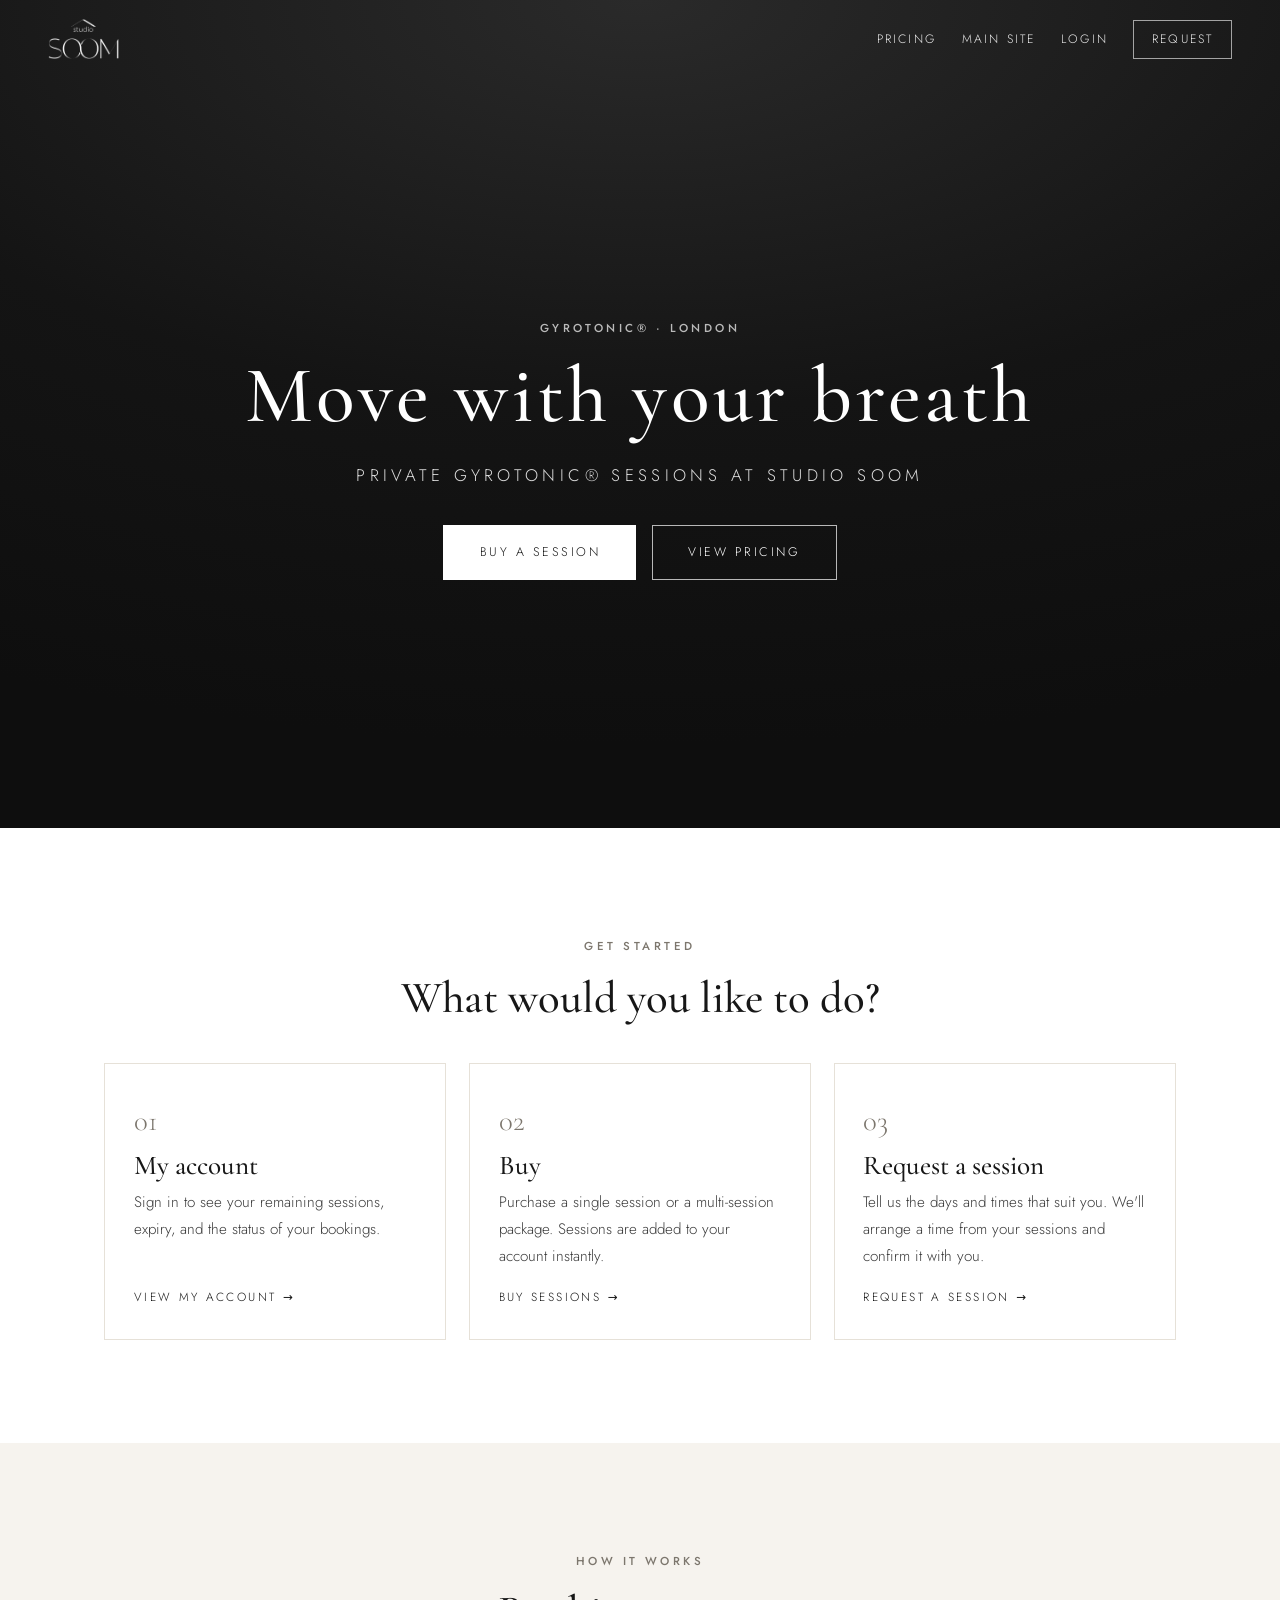
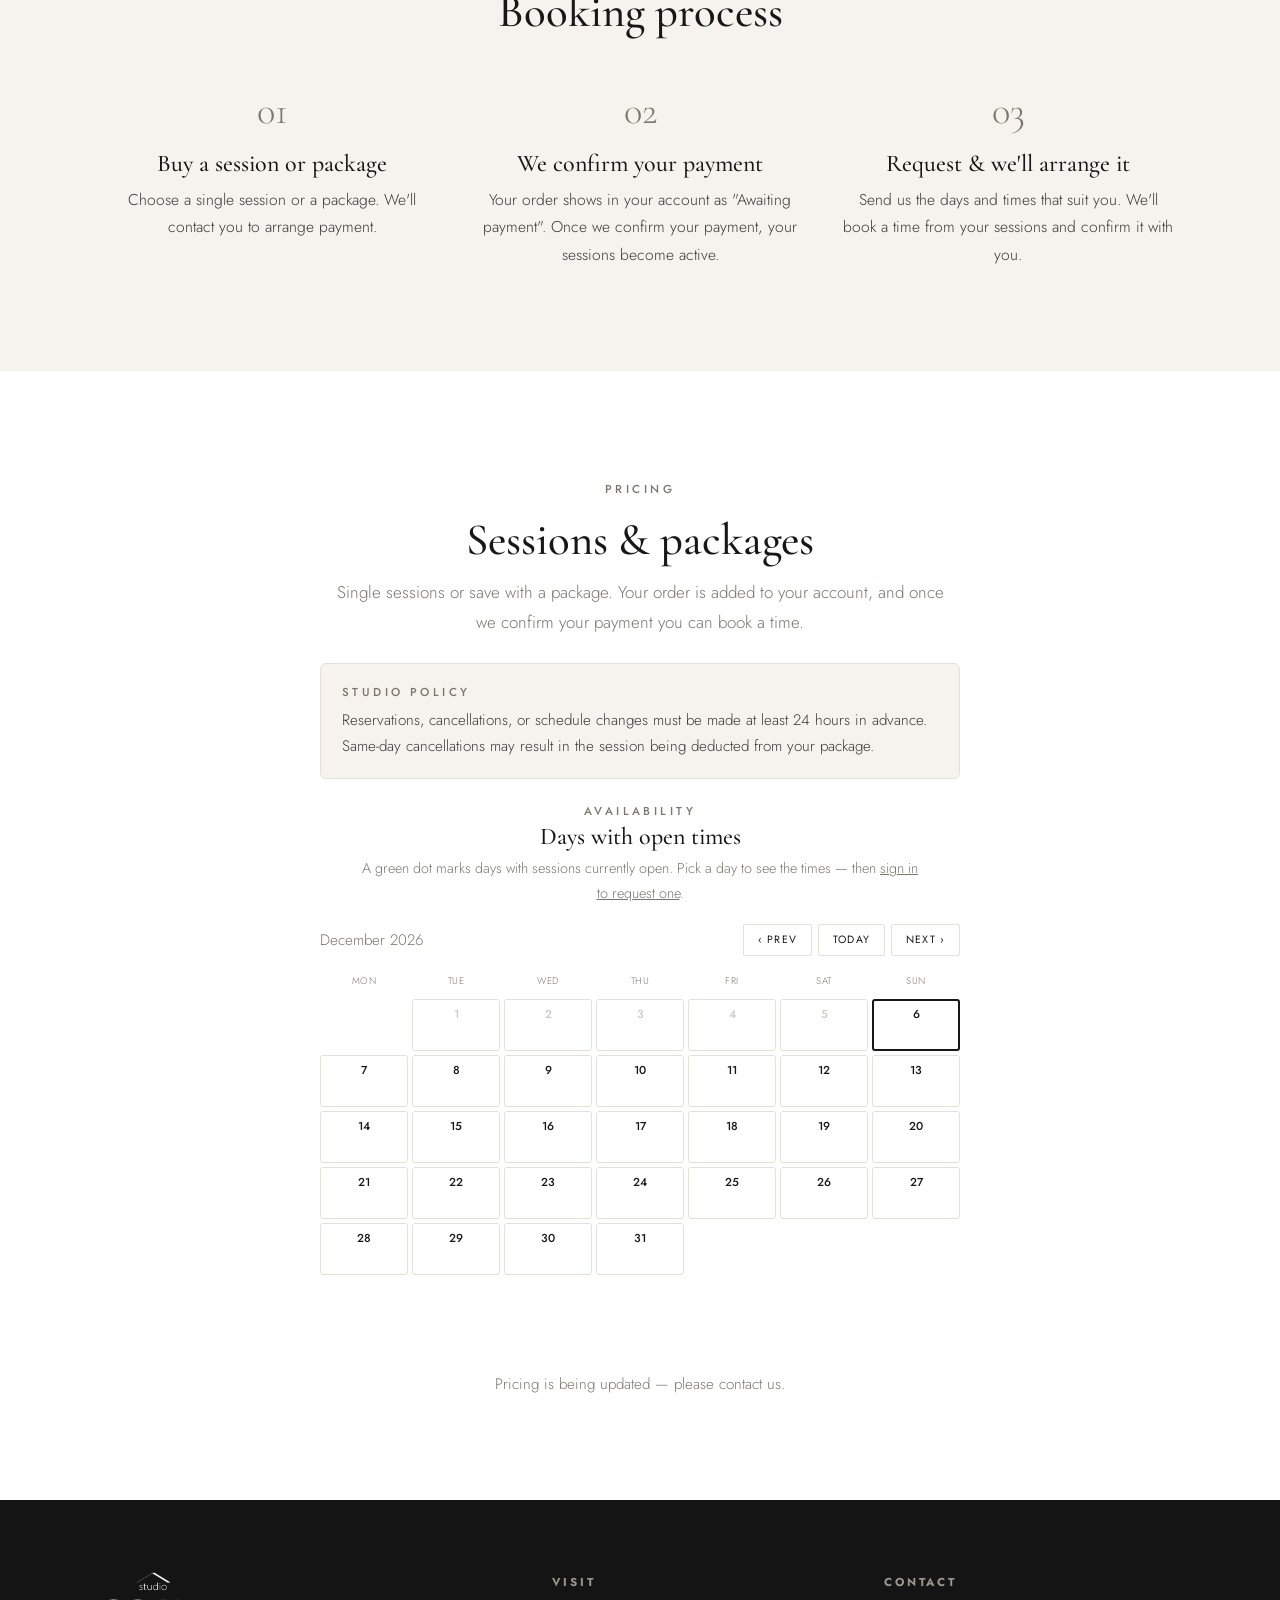
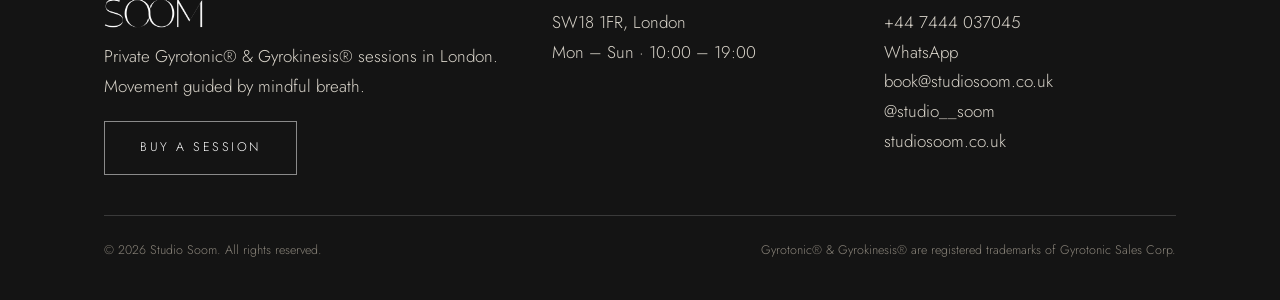
==== index.html @ 2591bad2 "feat: 首頁新增免登入公開空堂月曆 - 首頁 Studio Policy 下方新增公開空堂月曆,訪客不必登入即可查看 - 綠點標示當月仍有開放時段的日期,點選某天列出該日開放時段 - 選定日期後提" ====
<!DOCTYPE html>
<html lang="en">
<head>
<meta charset="UTF-8" />
<meta name="viewport" content="width=device-width, initial-scale=1.0" />
<title>Studio Soom — Gyrotonic® Sessions in London</title>
<meta name="description" content="Studio Soom — private Gyrotonic® sessions in London. Buy a single session or a package, then book your time. Track your remaining sessions in your account." />
<link rel="preconnect" href="https://fonts.googleapis.com" />
<link rel="preconnect" href="https://fonts.gstatic.com" crossorigin />
<link href="https://fonts.googleapis.com/css2?family=Cormorant+Garamond:wght@400;500;600&family=Jost:wght@300;400;500&display=swap" rel="stylesheet" />
<style>
  :root{
    --ink:#171717; --ink-soft:#3a3a3a; --muted:#7c766d; --bg:#ffffff; --bg-warm:#f6f3ee;
    --bg-dark:#141414; --line:#e6e1d8; --font-display:'Cormorant Garamond',Georgia,serif;
    --font-ui:'Jost',system-ui,sans-serif; --ease:cubic-bezier(.22,.61,.36,1);
  }
  *{box-sizing:border-box;margin:0;padding:0;}
  html{scroll-behavior:smooth;}
  body{font-family:var(--font-ui);font-weight:300;color:var(--ink);background:var(--bg);line-height:1.75;font-size:17px;}
  a{color:inherit;text-decoration:none;}
  h1,h2,h3{font-family:var(--font-display);font-weight:500;line-height:1.12;}
  .wrap{max-width:1120px;margin:0 auto;padding:0 1.5rem;}
  .eyebrow{font-size:.72rem;font-weight:500;letter-spacing:.3em;text-transform:uppercase;color:var(--muted);display:inline-block;margin-bottom:1rem;}
  .section{padding:clamp(3.5rem,8vw,6.5rem) 0;}
  .section--warm{background:var(--bg-warm);}
  .center{text-align:center;}
  .nav{position:fixed;top:0;left:0;right:0;z-index:100;display:flex;align-items:center;justify-content:space-between;padding:1.2rem clamp(1.5rem,4vw,3rem);transition:background .4s var(--ease),box-shadow .4s var(--ease);}
  .nav__logo{font-family:var(--font-display);font-size:1.5rem;font-weight:600;letter-spacing:.04em;color:#fff;transition:color .4s;}
  .nav__links{display:flex;gap:1.6rem;align-items:center;}
  .nav__links a{font-size:.76rem;letter-spacing:.18em;text-transform:uppercase;color:rgba(255,255,255,.9);}
  .nav__links a.book{border:1px solid rgba(255,255,255,.6);padding:.5rem 1.1rem;}
  .nav--scrolled{background:rgba(255,255,255,.95);backdrop-filter:blur(10px);box-shadow:0 1px 0 var(--line);}
  .nav--scrolled .nav__logo{color:var(--ink);} .nav--scrolled .nav__links a{color:var(--ink);} .nav--scrolled .nav__links a.book{border-color:var(--ink);}
  .nav__logo{display:flex;align-items:center;} .nav__logo img{height:40px;display:block;width:auto;}
  .nav__logo .logo-dk{display:none;}
  .nav--scrolled .nav__logo .logo-lt{display:none;} .nav--scrolled .nav__logo .logo-dk{display:block;}
  .hero{position:relative;min-height:92vh;display:flex;align-items:center;justify-content:center;text-align:center;color:#fff;background:radial-gradient(120% 90% at 50% 0%,#2a2a2a 0%,#141414 55%,#0e0e0e 100%);overflow:hidden;}
  /* 想放形象照:打開下行、換成你的圖片網址
  .hero{background:linear-gradient(rgba(0,0,0,.45),rgba(0,0,0,.55)),url('YOUR_PHOTO_URL') center/cover;} */
  .hero__inner{position:relative;z-index:2;max-width:880px;padding:6rem 1.5rem 2rem;}
  .hero__title{font-size:clamp(2.6rem,6.4vw,5rem);letter-spacing:.04em;line-height:1.05;}
  .hero__sub{font-family:var(--font-ui);font-weight:300;font-size:clamp(.85rem,1.6vw,1.05rem);letter-spacing:.26em;text-transform:uppercase;margin-top:1.4rem;color:rgba(255,255,255,.85);}
  .hero__cta{margin-top:2.2rem;display:flex;gap:1rem;justify-content:center;flex-wrap:wrap;}
  .btn{display:inline-block;font-family:var(--font-ui);font-size:.78rem;letter-spacing:.2em;text-transform:uppercase;padding:.95rem 2.2rem;border:1px solid currentColor;background:transparent;color:inherit;cursor:pointer;transition:.3s var(--ease);}
  .btn:hover{transform:translateY(-2px);}
  .hero .btn{color:#fff;border-color:rgba(255,255,255,.7);} .hero .btn--solid{background:#fff;color:var(--ink);border-color:#fff;}
  .btn--solid{background:var(--ink);color:#fff;border-color:var(--ink);} .btn--solid:hover{background:transparent;color:var(--ink);}
  .actions{display:grid;grid-template-columns:repeat(3,1fr);gap:1.4rem;margin-top:2.5rem;}
  .action{display:flex;flex-direction:column;align-items:flex-start;text-align:left;border:1px solid var(--line);background:#fff;padding:2rem 1.8rem;transition:transform .4s var(--ease),box-shadow .4s var(--ease);cursor:pointer;}
  .action:hover{transform:translateY(-4px);box-shadow:0 18px 40px -28px rgba(0,0,0,.4);}
  .action__n{font-family:var(--font-display);font-size:1.8rem;color:var(--muted);}
  .action h3{font-size:1.7rem;margin:.3rem 0 .5rem;} .action p{color:var(--ink-soft);font-size:.95rem;flex:1;}
  .action .go{margin-top:1.1rem;font-size:.74rem;letter-spacing:.2em;text-transform:uppercase;color:var(--ink);} .action .go::after{content:" →";}
  .steps{display:grid;grid-template-columns:repeat(3,1fr);gap:2rem;margin-top:2.5rem;}
  .step__n{font-family:var(--font-display);font-size:2.4rem;color:var(--muted);}
  .step h3{font-size:1.5rem;margin:.4rem 0 .5rem;} .step p{color:var(--ink-soft);font-size:.98rem;}
  .cards{display:grid;grid-template-columns:repeat(auto-fit,minmax(250px,1fr));gap:1.4rem;margin-top:2.5rem;}
  .card{border:1px solid var(--line);padding:2rem 1.8rem;background:var(--bg);display:flex;flex-direction:column;transition:transform .4s var(--ease),box-shadow .4s var(--ease);}
  .section--warm .card{background:#fff;}
  .card:hover{transform:translateY(-4px);box-shadow:0 18px 40px -28px rgba(0,0,0,.4);}
  .card h3{font-size:1.7rem;margin-bottom:.3rem;} .card .meta{font-size:.8rem;letter-spacing:.06em;text-transform:uppercase;color:var(--muted);}
  .card .price{font-family:var(--font-display);font-size:2.4rem;margin:.6rem 0;} .card .price small{font-family:var(--font-ui);font-size:.78rem;letter-spacing:.08em;color:var(--muted);text-transform:uppercase;}
  .card .desc{color:var(--ink-soft);font-size:.95rem;flex:1;} .card .btn{margin-top:1.4rem;text-align:center;}
  .muted{color:var(--muted);} .loading{color:var(--muted);font-size:.95rem;}
  .footer{background:var(--bg-dark);color:#d9d4ca;padding:clamp(3rem,6vw,4.5rem) 0 2.4rem;}
  .footer__grid{display:grid;grid-template-columns:1.4fr 1fr 1fr;gap:2.5rem;}
  .footer__logo{font-family:var(--font-display);font-size:1.8rem;color:#fff;margin-bottom:.7rem;}
  .footer h4{font-family:var(--font-ui);font-size:.72rem;letter-spacing:.24em;text-transform:uppercase;color:#9a948a;margin-bottom:1rem;}
  .footer a{color:#d9d4ca;} .footer a:hover{color:#fff;}
  .footer__bottom{margin-top:2.5rem;padding-top:1.5rem;border-top:1px solid rgba(255,255,255,.16);font-size:.78rem;color:#8a847a;display:flex;justify-content:space-between;flex-wrap:wrap;gap:.6rem;}
  @media(max-width:820px){ .nav__links a:not(.book):not(.login-lnk){display:none;} .actions,.steps,.footer__grid{grid-template-columns:1fr;gap:1.3rem;} }
  /* 公開空堂日曆(首頁) */
  .avail-wrap{max-width:640px;margin:1.4rem auto 0;}
  .cal-nav-row{display:flex;align-items:center;justify-content:space-between;margin:.2rem 0 .8rem;flex-wrap:wrap;gap:.5rem;}
  .cal-btn{font-family:var(--font-ui);font-size:.66rem;letter-spacing:.12em;text-transform:uppercase;padding:.45rem .85rem;border:1px solid var(--line);background:#fff;cursor:pointer;color:var(--ink);border-radius:2px;}
  .cal-btn:hover{border-color:var(--ink);}
  .cal{display:grid;grid-template-columns:repeat(7,1fr);gap:4px;}
  .cal .dow{font-size:.6rem;letter-spacing:.06em;text-transform:uppercase;color:var(--muted);text-align:center;padding:.3rem 0;}
  .cell{min-height:52px;border:1px solid var(--line);background:#fff;border-radius:3px;padding:.3rem;font-size:.72rem;cursor:pointer;transition:background .2s;display:flex;flex-direction:column;align-items:center;gap:.25rem;}
  .cell:hover{background:var(--bg-warm);}
  .cell.empty{background:transparent;border-color:transparent;cursor:default;}
  .cell.today{outline:2px solid var(--ink);outline-offset:-2px;}
  .cell.sel{background:var(--ink);color:#fff;}
  .cell.none{color:#cfc9bf;cursor:default;} .cell.none:hover{background:#fff;}
  .cell .dnum{font-weight:500;}
  .cdot{width:6px;height:6px;border-radius:50%;background:#2f6b46;} .cell.sel .cdot{background:#fff;}
  .avail-chip{font-size:.74rem;padding:.32rem .75rem;border:1px solid var(--line);border-radius:100px;background:var(--bg-warm);color:var(--ink-soft);}
</style>
</head>
<body>

<nav class="nav" id="nav">
  <a href="./index.html" class="nav__logo" aria-label="Studio Soom"><img class="logo-lt" src="./assets/soom-logo.png" alt="Studio Soom" /><img class="logo-dk" src="./assets/soom-logo-dark.png" alt="Studio Soom" /></a>
  <div class="nav__links">
    <a href="#products">Pricing</a>
    <a href="https://studiosoom.co.uk/">Main site</a>
    <a href="./booking/index.html" class="login-lnk">Login</a>
    <a href="./booking/index.html#whatson" class="book">Request</a>
  </div>
</nav>

<header class="hero">
  <div class="hero__inner">
    <div class="eyebrow" style="color:rgba(255,255,255,.7)">Gyrotonic® · London</div>
    <h1 class="hero__title">Move with your breath</h1>
    <p class="hero__sub">Private Gyrotonic® sessions at Studio Soom</p>
    <div class="hero__cta">
      <a href="./booking/index.html#buy" class="btn btn--solid">Buy a session</a>
      <a href="#products" class="btn">View pricing</a>
    </div>
  </div>
</header>

<div id="announce" class="wrap"></div>

<!-- 功能按鈕 -->
<section class="section">
  <div class="wrap center">
    <span class="eyebrow">Get started</span>
    <h2 style="font-size:clamp(1.9rem,4vw,2.8rem)">What would you like to do?</h2>
    <div class="actions">
      <div class="action" onclick="location.href='./booking/index.html'">
        <div class="action__n">01</div><h3>My account</h3>
        <p>Sign in to see your remaining sessions, expiry, and the status of your bookings.</p>
        <span class="go">View my account</span>
      </div>
      <div class="action" onclick="location.href='./booking/index.html#buy'">
        <div class="action__n">02</div><h3>Buy</h3>
        <p>Purchase a single session or a multi-session package. Sessions are added to your account instantly.</p>
        <span class="go">Buy sessions</span>
      </div>
      <div class="action" onclick="location.href='./booking/index.html#whatson'">
        <div class="action__n">03</div><h3>Request a session</h3>
        <p>Tell us the days and times that suit you. We'll arrange a time from your sessions and confirm it with you.</p>
        <span class="go">Request a session</span>
      </div>
    </div>
  </div>
</section>

<!-- 流程說明 -->
<section class="section section--warm center">
  <div class="wrap">
    <span class="eyebrow">How it works</span>
    <h2 style="font-size:clamp(1.9rem,4vw,2.8rem)">Booking process</h2>
    <div class="steps">
      <div class="step"><div class="step__n">01</div><h3>Buy a session or package</h3><p>Choose a single session or a package. We'll contact you to arrange payment.</p></div>
      <div class="step"><div class="step__n">02</div><h3>We confirm your payment</h3><p>Your order shows in your account as "Awaiting payment". Once we confirm your payment, your sessions become active.</p></div>
      <div class="step"><div class="step__n">03</div><h3>Request &amp; we'll arrange it</h3><p>Send us the days and times that suit you. We'll book a time from your sessions and confirm it with you.</p></div>
    </div>
  </div>
</section>

<!-- 產品(單堂 + 套餐) -->
<section class="section" id="products">
  <div class="wrap">
    <div class="center"><span class="eyebrow">Pricing</span>
    <h2 style="font-size:clamp(1.9rem,4vw,2.8rem)">Sessions &amp; packages</h2>
    <p class="muted" style="max-width:620px;margin:.8rem auto 0">Single sessions or save with a package. Your order is added to your account, and once we confirm your payment you can book a time.</p></div>
    <div style="max-width:640px;margin:1.6rem auto 0;padding:1.1rem 1.3rem;background:var(--bg-warm);border:1px solid var(--line);border-radius:6px;">
      <div class="eyebrow" style="margin-bottom:.4rem;display:block;">Studio Policy</div>
      <p style="font-size:.95rem;color:var(--ink-soft);line-height:1.7;margin:0;">Reservations, cancellations, or schedule changes must be made at least 24 hours in advance. Same-day cancellations may result in the session being deducted from your package.</p>
    </div>
    <!-- 公開空堂日曆(所有課程)-->
    <div class="avail-wrap">
      <div class="center" style="margin-bottom:.2rem;"><span class="eyebrow" style="display:block;margin-bottom:.2rem;">Availability</span>
      <h3 style="font-size:1.5rem;">Days with open times</h3>
      <p class="muted" style="font-size:.9rem;max-width:560px;margin:.3rem auto 1.1rem;">A green dot marks days with sessions currently open. Pick a day to see the times — then <a href="./booking/index.html#whatson" style="text-decoration:underline;">sign in to request one</a>.</p></div>
      <div class="cal-nav-row">
        <span id="la-title" class="muted" style="font-size:.95rem;"></span>
        <div style="display:flex;gap:.4rem;"><button class="cal-btn" onclick="laMove(-1)">‹ Prev</button><button class="cal-btn" onclick="laToday()">Today</button><button class="cal-btn" onclick="laMove(1)">Next ›</button></div>
      </div>
      <div class="cal" id="la-cal"></div>
      <div id="la-day" class="center" style="margin-top:1.1rem;"></div>
    </div>
    <div class="cards" id="products-list"><p class="loading center" style="grid-column:1/-1">Loading…</p></div>
  </div>
</section>

<footer class="footer">
  <div class="wrap">
    <div class="footer__grid">
      <div>
        <img src="./assets/soom-logo.png" alt="Studio Soom" style="height:56px;width:auto;display:block;margin-bottom:.9rem;" />
        <p>Private Gyrotonic® &amp; Gyrokinesis® sessions in London. Movement guided by mindful breath.</p>
        <a href="./booking/index.html#buy" class="btn" style="margin-top:1.2rem;color:#fff;border-color:rgba(255,255,255,.5)">Buy a session</a>
      </div>
      <div><h4>Visit</h4><p>SW18 1FR, London<br />Mon – Sun · 10:00 – 19:00</p></div>
      <div><h4>Contact</h4><p><a href="tel:+447444037045">+44 7444 037045</a><br /><a href="https://wa.me/447444037045">WhatsApp</a><br /><a href="mailto:book@studiosoom.co.uk">book@studiosoom.co.uk</a><br /><a href="https://www.instagram.com/studio__soom">@studio__soom</a><br /><a href="https://studiosoom.co.uk/">studiosoom.co.uk</a></p></div>
    </div>
    <div class="footer__bottom">
      <span>© <span id="year"></span> Studio Soom. All rights reserved.</span>
      <span>Gyrotonic® &amp; Gyrokinesis® are registered trademarks of Gyrotonic Sales Corp.</span>
    </div>
  </div>
</footer>

<script>
const API_URL = "https://script.google.com/macros/s/AKfycbwchwnEWj_TBMrx6Qj1HxilpTz5YZy1_pyqqrL7Fh3XdydX5H0wlsDpVhjpJkSf7rS6/exec";
const CURRENCY = "£";
document.getElementById('year').textContent = new Date().getFullYear();
var nav = document.getElementById('nav');
function onScroll(){ if(window.scrollY>40) nav.classList.add('nav--scrolled'); else nav.classList.remove('nav--scrolled'); }
window.addEventListener('scroll', onScroll, {passive:true}); onScroll();
async function api(p){ const r=await fetch(API_URL,{method:"POST",headers:{"Content-Type":"text/plain;charset=utf-8"},body:JSON.stringify(p)}); return JSON.parse(await r.text()); }
function esc(s){ return String(s==null?"":s).replace(/[&<>"']/g,function(c){return {"&":"&amp;","<":"&lt;",">":"&gt;",'"':"&quot;","'":"&#39;"}[c];}); }
function catOf(x){ return x.category==="group"?"group":(x.category==="mixed"?"mixed":"individual"); }
// 三段分類:method(方法)→ category(格式)→ delivery(模式,徽章);缺欄位時名稱偵測 fallback
function methodOf(x){
  if(x.method==="gyrotonic"||x.method==="gyrokinesis"||x.method==="cross") return x.method;
  var n=String(x.name||"").toLowerCase();
  if(n.indexOf("gyrokinesis")!==-1) return "gyrokinesis";
  if(n.indexOf("gyrotonic")!==-1) return "gyrotonic";
  return "other";
}
function isOnline(x){ return x.delivery==="online"||x.has_online===true||/online/i.test(String(x.name||"")); }
// 類別標籤(Private 1:1 / Group / Private + Group)
var CAT_LABEL={individual:"Private 1:1",group:"Group",mixed:"Private + Group"};
function catTag(cat){
  var st=cat==="mixed"?"background:var(--warn);color:#fff;":cat==="group"?"background:var(--ink);color:#fff;":"background:var(--bg-warm);color:var(--ink-soft);border:1px solid var(--line);";
  return '<span style="font-size:.6rem;font-weight:500;letter-spacing:.12em;text-transform:uppercase;padding:3px 10px;border-radius:100px;white-space:nowrap;'+st+'">'+(CAT_LABEL[cat]||"")+'</span>';
}
function onlineTag(){ return '<span style="font-size:.6rem;font-weight:500;letter-spacing:.12em;text-transform:uppercase;padding:3px 10px;border-radius:100px;white-space:nowrap;background:var(--warn-bg);color:var(--warn);border:1px solid var(--warn);">Online</span>'; }
function fmtMoney(v){ v=Number(v)||0; return (v%1===0)?String(v):v.toFixed(2); }
// 數量階梯排序:單堂在前,套餐依堂數遞增
function ladder(a){ return a.slice().sort(function(x,y){ return ((x.kind==="single"?0:1)-(y.kind==="single"?0:1))||((Number(x.total_sessions)||1)-(Number(y.total_sessions)||1))||(Number(x.price)-Number(y.price)); }); }
function homeCard(item){
  var isPkg=item.kind==="package";
  var accent=item.cat==="group"?"var(--muted)":item.cat==="mixed"?"var(--warn)":"var(--ink)";
  var body=isPkg?((item.items||[]).map(function(it){return it.qty+" × "+esc(it.course_name);}).join(", ")):esc(item.description||"");
  // 套餐照參考站樣式:總價 + (每堂均價)
  var price;
  if(isPkg){
    var per=(Number(item.total_sessions)>1&&Number(item.price)>0)?(Number(item.price)/Number(item.total_sessions)):0;
    price=CURRENCY+fmtMoney(item.price)+(per?('<small> ('+CURRENCY+fmtMoney(per)+' / session)</small>'):'');
  } else {
    price=CURRENCY+fmtMoney(item.price)+'<small> / session</small>';
  }
  var metaBits=[];
  if(isPkg&&item.total_sessions) metaBits.push(esc(item.total_sessions)+' sessions');
  if(isPkg&&item.valid_label) metaBits.push(esc(item.valid_label));
  var vlabel=metaBits.length?('<div class="meta">'+metaBits.join(' · ')+'</div>'):"";
  var tags='<div style="display:flex;gap:4px;flex-wrap:wrap;margin-bottom:.5rem;">'+catTag(item.cat)+(isOnline(item)?onlineTag():"")+'</div>';
  return '<div class="card" style="border-top:3px solid '+accent+'">'+tags+'<h3>'+esc(item.name)+'</h3>'+vlabel+
    '<div class="price">'+price+'</div>'+
    '<div class="desc">'+body+'</div>'+
    '<a href="./booking/index.html#buy" class="btn btn--solid">Buy</a></div>';
}
// 子分類列(分隔線 + 小標):無項目時不渲染;label 留空只出卡片
function homeSub(label,items){
  if(!items.length) return "";
  var head=label?('<div style="grid-column:1/-1;display:flex;align-items:center;gap:.7rem;margin:.2rem 0 -.6rem;"><span style="font-size:.68rem;letter-spacing:.22em;text-transform:uppercase;color:var(--muted);white-space:nowrap;">'+label+'</span><span style="flex:1;height:1px;background:var(--line);"></span></div>'):"";
  return head+ladder(items).map(homeCard).join('');
}
// 大分類(Single Sessions / Packages),內含子分類
function homeSection(title,sub,band,tColor,sColor,subs){
  var inner=subs.map(function(s){return homeSub(s[0],s[1]);}).join('');
  if(!inner) return "";
  return '<div style="grid-column:1/-1;'+band+'border-radius:6px;padding:.8rem 1.1rem;margin:1.4rem 0 .2rem;"><div style="font-family:\'Cormorant Garamond\',Georgia,serif;font-size:1.6rem;line-height:1.1;color:'+tColor+'">'+title+'</div><div style="font-size:.8rem;color:'+sColor+'">'+sub+'</div></div>'+inner;
}
async function loadProducts(){
  const el=document.getElementById("products-list");
  try{
    const cs=await api({action:"getServices"}); const singles=(cs&&cs.services)||[];
    const d=await api({action:"getPackageProducts"}); const list=(d&&d.products)||[];
    const sList=singles.map(function(s){return {kind:"single",cat:catOf(s),mth:methodOf(s),id:s.id,name:s.name,price:s.price,description:s.description,delivery:s.delivery};});
    const pList=list.map(function(p){return {kind:"package",cat:catOf(p),mth:methodOf(p),id:p.id,name:p.name,price:p.price,valid_label:p.valid_label,total_sessions:p.total_sessions,items:p.items,description:p.description,has_online:p.has_online};});
    const all=sList.concat(pList);
    // 第一層:方法;第二層:格式;模式用徽章;跨方法/跨格式套餐 → Combination
    const isCombo=function(x){return x.cat==="mixed"||x.mth==="cross";};
    const main=all.filter(function(x){return !isCombo(x);}), combo=all.filter(isCombo);
    const BANDS=[
      ["gyrotonic","Gyrotonic®","Equipment-based movement — private in-studio sessions","background:var(--ink);color:#fff;","#fff","#b9b2a6"],
      ["gyrokinesis","Gyrokinesis®","Mat-based movement — private, group and online classes","background:var(--bg-warm);border:1px solid var(--line);","var(--ink)","var(--muted)"],
      ["other","Other sessions","","background:var(--bg-warm);border:1px solid var(--line);","var(--ink)","var(--muted)"]
    ];
    let html="";
    BANDS.forEach(function(b){
      const items=main.filter(function(x){return x.mth===b[0];}); if(!items.length) return;
      html+=homeSection(b[1],b[2],b[3],b[4],b[5],
        [["Private 1:1",items.filter(function(x){return x.cat==="individual";})],["Group classes",items.filter(function(x){return x.cat==="group";})]]);
    });
    if(combo.length) html+=homeSection("Combination packages","One package, several class types — book any of its sessions","background:var(--warn-bg);border:1px solid var(--warn);","var(--warn)","var(--warn)",
      [["",combo]]);
    el.innerHTML = html || '<p class="loading center" style="grid-column:1/-1">Pricing is being updated — please contact us.</p>';
  }catch(e){ el.innerHTML='<p class="loading center" style="grid-column:1/-1">Pricing is being updated — please contact us.</p>'; }
}
loadProducts();
// 公告(管理員輸入的休假 / 活動)→ 顧客頁顯示
async function loadAnnouncements(){
  try{
    const d=await api({action:"getAnnouncements"}); const list=(d&&d.announcements)||[];
    const el=document.getElementById("announce"); if(!el) return;
    if(!list.length){ el.innerHTML=""; return; }
    el.innerHTML='<div style="margin-top:1.6rem;display:flex;flex-direction:column;gap:.6rem;">'+list.map(function(a){
      var c=a.type==="holiday"?["#f3e3e0","#9a4a3c"]:a.type==="event"?["#e8efe9","#2f6b46"]:["#f6efe0","#8a6d1f"];
      return '<div style="background:'+c[0]+';color:'+c[1]+';border:1px solid '+c[1]+';border-radius:6px;padding:.75rem 1.1rem;font-size:.92rem;line-height:1.55;">'+(a.title?('<b>'+esc(a.title)+'</b> — '):'')+esc(a.message)+'</div>';
    }).join('')+'</div>';
  }catch(e){}
}
loadAnnouncements();

// ── 公開空堂日曆(所有課程;沿用公開 getMonthAvailability / getTimeSlots)──
var LA_MONTHS=["January","February","March","April","May","June","July","August","September","October","November","December"];
var LA_DOW=["Mon","Tue","Wed","Thu","Fri","Sat","Sun"];
var laY=null, laM=0, laAvail={}, laSel="";
function laPad(n){ return String(n).padStart(2,"0"); }
function laTodayStr(){ var d=new Date(); return d.getFullYear()+"-"+laPad(d.getMonth()+1)+"-"+laPad(d.getDate()); }
function laFmt(ds){ try{ return new Date(ds+"T00:00:00").toLocaleDateString("en-GB",{weekday:"long",day:"numeric",month:"long",year:"numeric"}); }catch(e){ return ds; } }
async function laLoad(){ if(laY==null){ var t=new Date(); laY=t.getFullYear(); laM=t.getMonth(); } await laLoadMonth(); }
async function laLoadMonth(){
  var last=new Date(laY,laM+1,0).getDate();
  var from=laY+"-"+laPad(laM+1)+"-01", to=laY+"-"+laPad(laM+1)+"-"+laPad(last);
  var cal=document.getElementById("la-cal"); if(cal) cal.innerHTML='<p class="muted" style="grid-column:1/-1">Loading…</p>';
  try{ var d=await api({action:"getMonthAvailability",from:from,to:to}); laAvail=(d&&d.days)||{}; }catch(e){ laAvail={}; }
  laRenderCal();
}
function laRenderCal(){
  var t=document.getElementById("la-title"); if(t) t.textContent=LA_MONTHS[laM]+" "+laY;
  var startOffset=(new Date(laY,laM,1).getDay()+6)%7, daysIn=new Date(laY,laM+1,0).getDate(), today=laTodayStr();
  var html=LA_DOW.map(function(d){return '<div class="dow">'+d+'</div>';}).join("");
  for(var i=0;i<42;i++){
    var dayNum=i-startOffset+1;
    if(dayNum<1||dayNum>daysIn){ html+='<div class="cell empty"></div>'; continue; }
    var ds=laY+"-"+laPad(laM+1)+"-"+laPad(dayNum), past=ds<today, open=laAvail[ds]||0;
    var cls=["cell"]; if(ds===today)cls.push("today"); if(ds===laSel)cls.push("sel"); if(past)cls.push("none");
    var dot=(!past&&open>0)?'<span class="cdot"></span>':'';
    var click=past?'':' onclick="laSelectDay(\''+ds+'\')"';
    html+='<div class="'+cls.join(" ")+'"'+click+'><span class="dnum">'+dayNum+'</span>'+dot+'</div>';
  }
  var c=document.getElementById("la-cal"); if(c) c.innerHTML=html;
}
function laMove(delta){ laM+=delta; if(laM<0){laM=11;laY--;} if(laM>11){laM=0;laY++;} laLoadMonth(); }
function laToday(){ var t=new Date(); laY=t.getFullYear(); laM=t.getMonth(); laLoadMonth(); }
async function laSelectDay(ds){
  laSel=ds; laRenderCal();
  var el=document.getElementById("la-day"); if(el) el.innerHTML='<p class="muted">Loading…</p>';
  var slots=[]; try{ var d=await api({action:"getTimeSlots",date:ds}); slots=(d&&d.slots)||[]; }catch(e){}
  if(!el) return;
  if(!slots.length){ el.innerHTML='<p class="muted" style="font-size:.9rem;">No open times on '+esc(laFmt(ds))+'. Try another day.</p>'; return; }
  el.innerHTML='<div class="muted" style="font-size:.85rem;margin-bottom:.5rem;">Open times on '+esc(laFmt(ds))+':</div><div style="display:flex;flex-wrap:wrap;gap:.4rem;justify-content:center;">'+slots.map(function(s){return '<span class="avail-chip">'+esc(s.time_slot)+'</span>';}).join("")+'</div><p style="margin-top:1.1rem;"><a href="./booking/index.html#whatson" class="btn btn--solid" style="font-size:.72rem;padding:.7rem 1.6rem;">Sign in to request a time</a></p>';
}
laLoad();
</script>
</body>
</html>
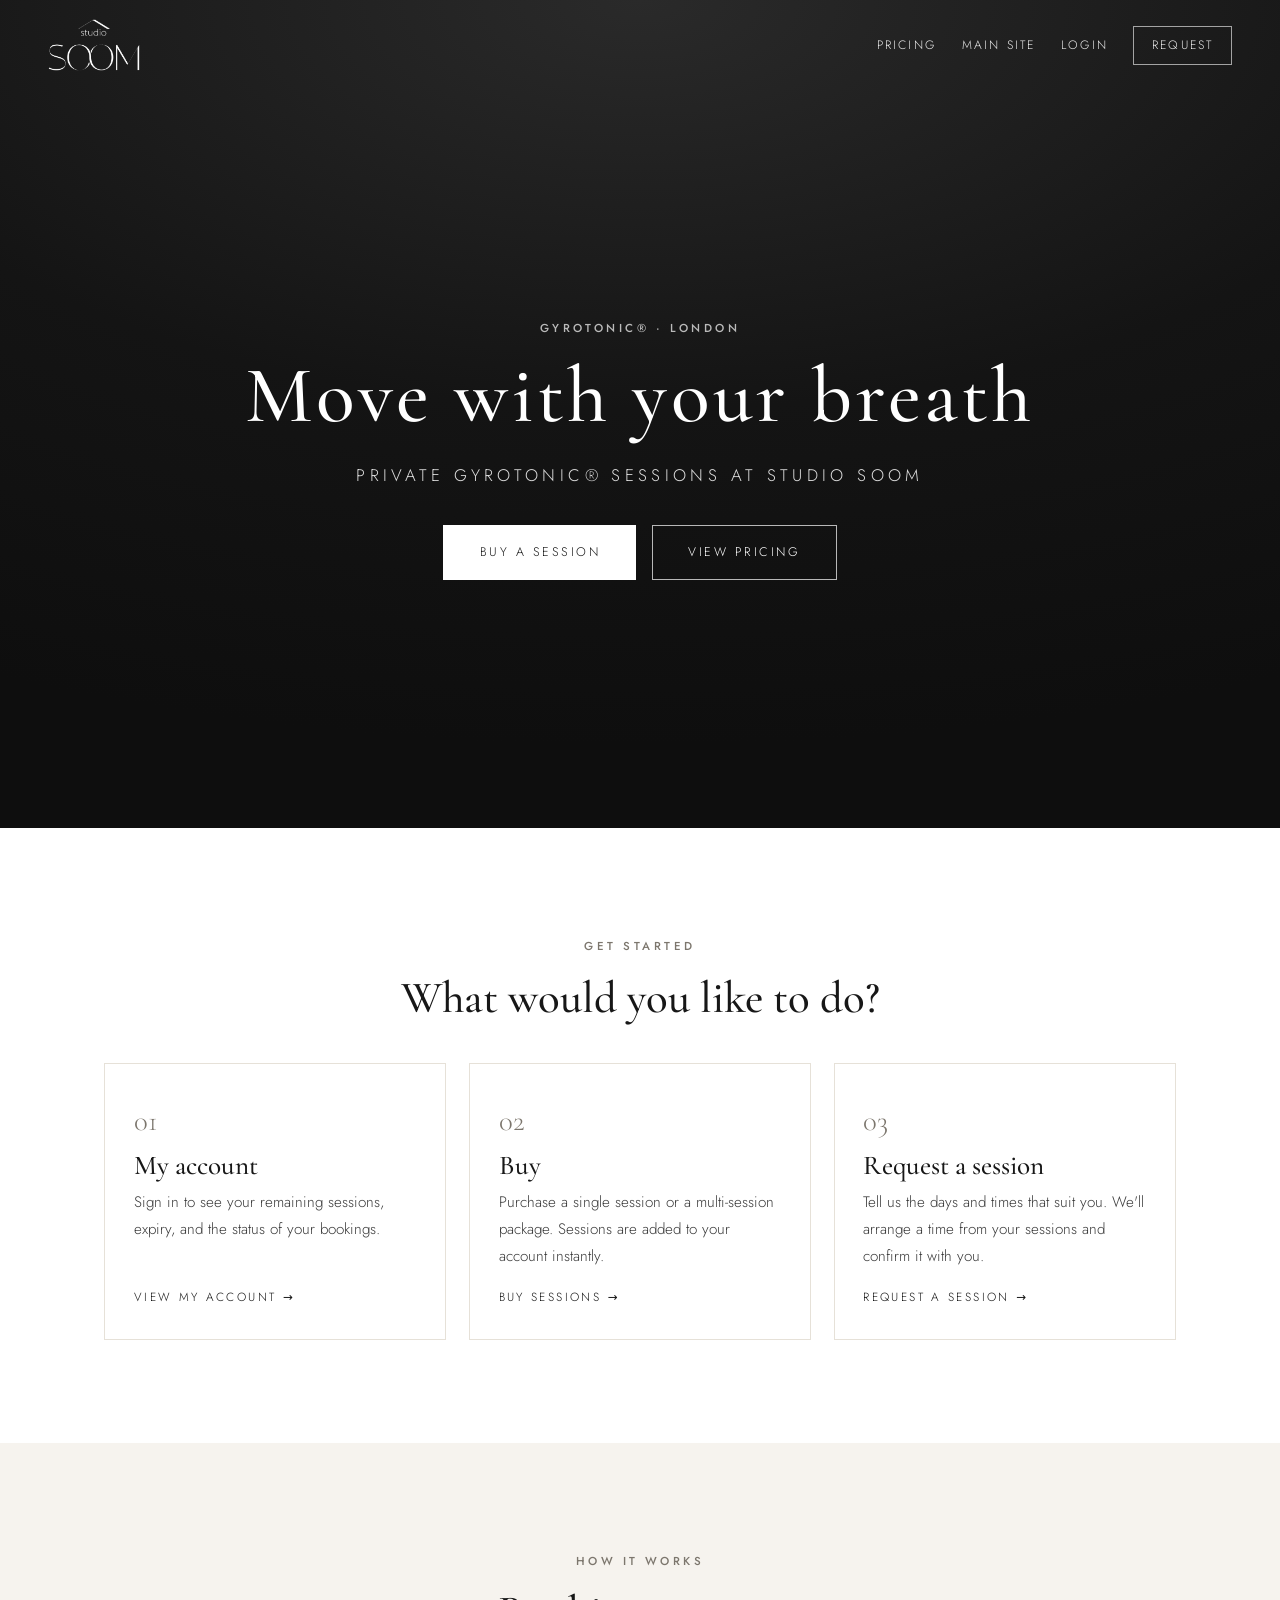
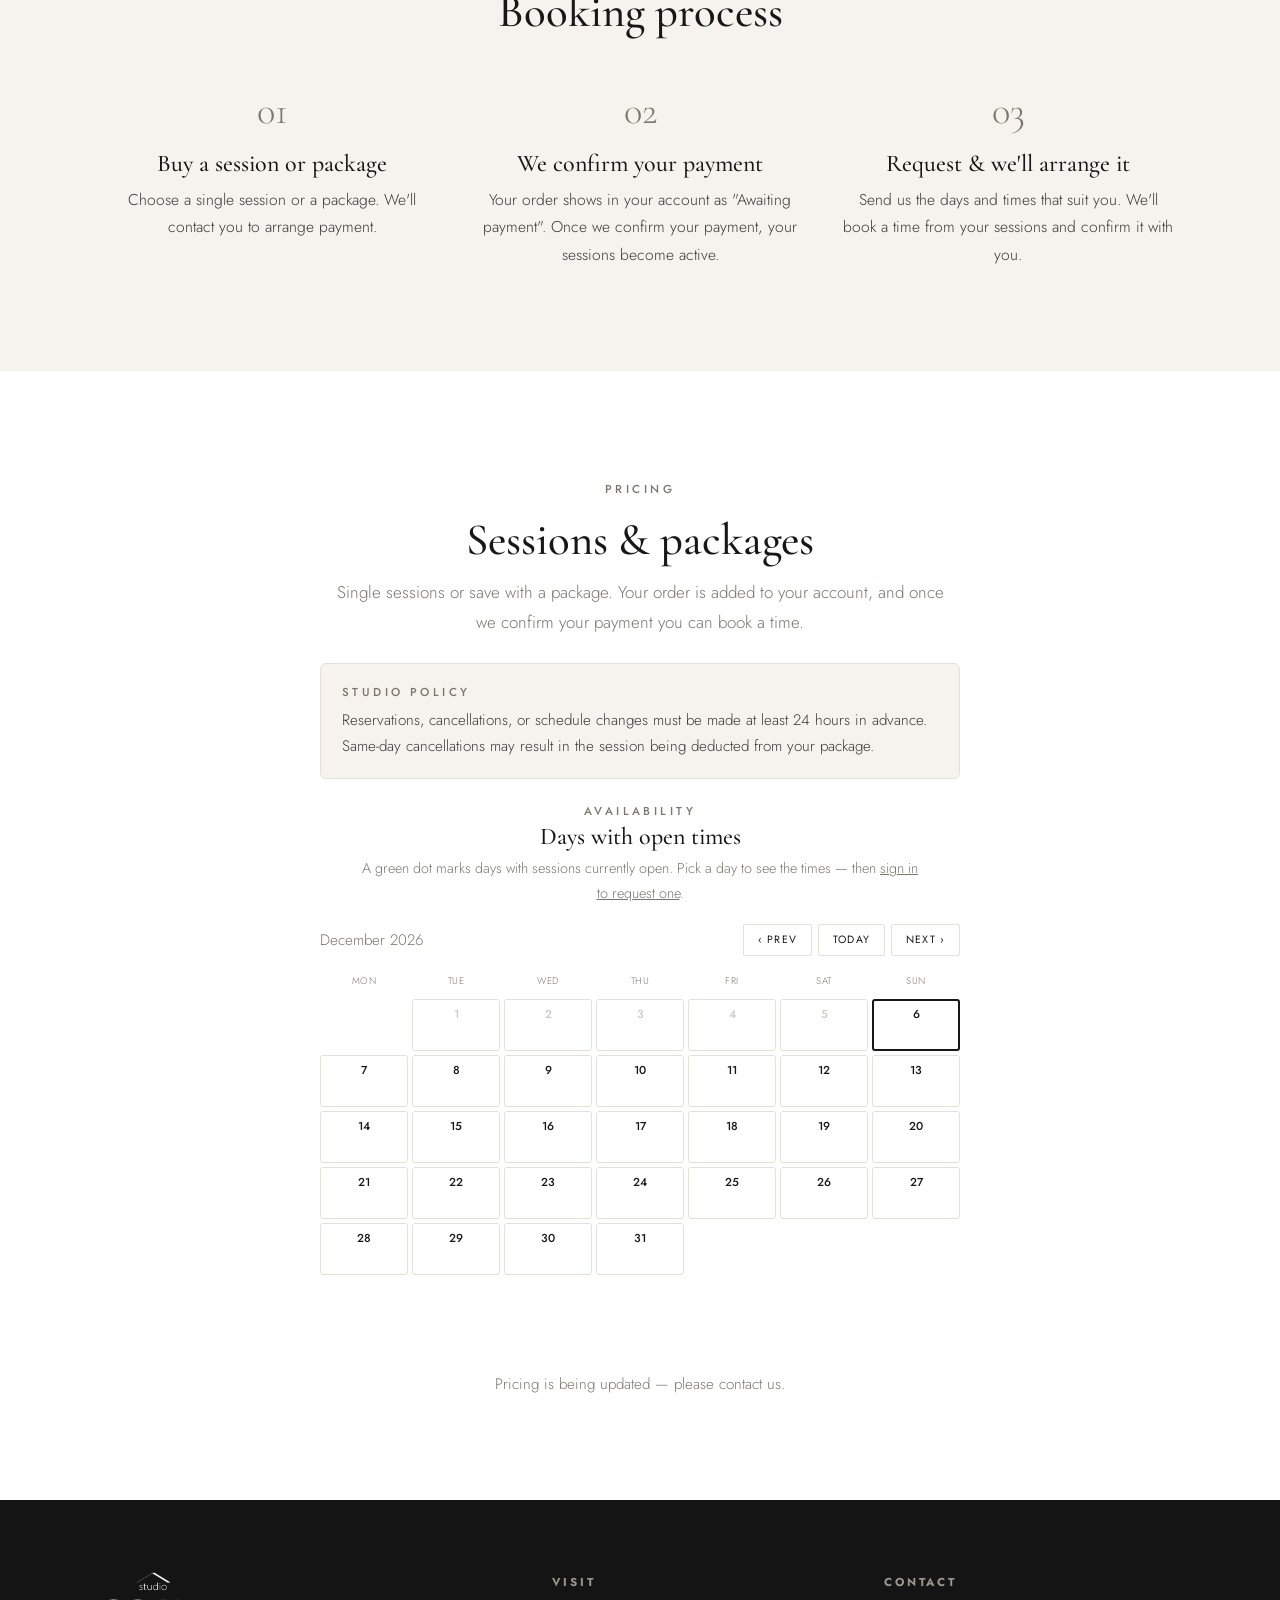
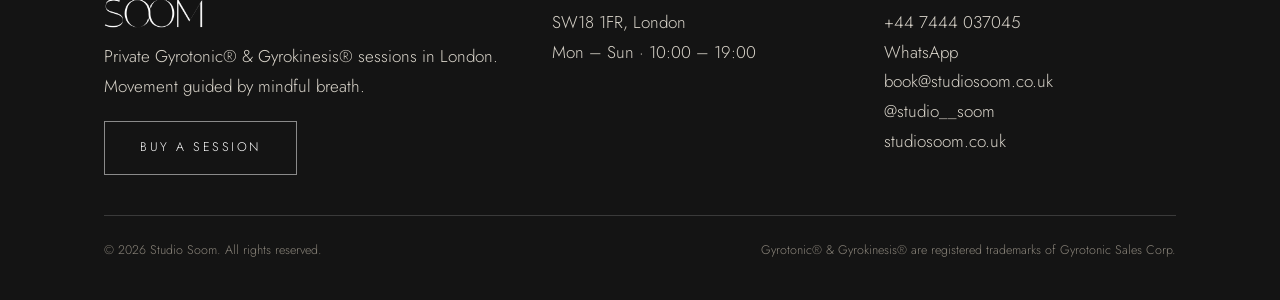
==== commit d664abe0: "style: 放大 Studio Soom 各頁 logo 尺寸 - 首頁導覽列 logo 高度由 40px 放大為 52px - 預約頁 topbar logo 高度由 34px 放大為 44px " ====
--- a/index.html
+++ b/index.html
@@ -31,7 +31,7 @@
   .nav__links a.book{border:1px solid rgba(255,255,255,.6);padding:.5rem 1.1rem;}
   .nav--scrolled{background:rgba(255,255,255,.95);backdrop-filter:blur(10px);box-shadow:0 1px 0 var(--line);}
   .nav--scrolled .nav__logo{color:var(--ink);} .nav--scrolled .nav__links a{color:var(--ink);} .nav--scrolled .nav__links a.book{border-color:var(--ink);}
-  .nav__logo{display:flex;align-items:center;} .nav__logo img{height:40px;display:block;width:auto;}
+  .nav__logo{display:flex;align-items:center;} .nav__logo img{height:52px;display:block;width:auto;}
   .nav__logo .logo-dk{display:none;}
   .nav--scrolled .nav__logo .logo-lt{display:none;} .nav--scrolled .nav__logo .logo-dk{display:block;}
   .hero{position:relative;min-height:92vh;display:flex;align-items:center;justify-content:center;text-align:center;color:#fff;background:radial-gradient(120% 90% at 50% 0%,#2a2a2a 0%,#141414 55%,#0e0e0e 100%);overflow:hidden;}
@@ -238,7 +238,7 @@
   }
   var metaBits=[];
   if(isPkg&&item.total_sessions) metaBits.push(esc(item.total_sessions)+' sessions');
-  if(isPkg&&item.valid_label) metaBits.push(esc(item.valid_label));
+  if(isPkg&&item.valid_days) metaBits.push("Valid for "+esc(String(item.valid_days))+" days");
   var vlabel=metaBits.length?('<div class="meta">'+metaBits.join(' · ')+'</div>'):"";
   var tags='<div style="display:flex;gap:4px;flex-wrap:wrap;margin-bottom:.5rem;">'+catTag(item.cat)+(isOnline(item)?onlineTag():"")+'</div>';
   return '<div class="card" style="border-top:3px solid '+accent+'">'+tags+'<h3>'+esc(item.name)+'</h3>'+vlabel+
@@ -264,7 +264,7 @@
     const cs=await api({action:"getServices"}); const singles=(cs&&cs.services)||[];
     const d=await api({action:"getPackageProducts"}); const list=(d&&d.products)||[];
     const sList=singles.map(function(s){return {kind:"single",cat:catOf(s),mth:methodOf(s),id:s.id,name:s.name,price:s.price,description:s.description,delivery:s.delivery};});
-    const pList=list.map(function(p){return {kind:"package",cat:catOf(p),mth:methodOf(p),id:p.id,name:p.name,price:p.price,valid_label:p.valid_label,total_sessions:p.total_sessions,items:p.items,description:p.description,has_online:p.has_online};});
+    const pList=list.map(function(p){return {kind:"package",cat:catOf(p),mth:methodOf(p),id:p.id,name:p.name,price:p.price,valid_days:p.valid_days,valid_label:p.valid_label,total_sessions:p.total_sessions,items:p.items,description:p.description,has_online:p.has_online};});
     const all=sList.concat(pList);
     // 第一層:方法;第二層:格式;模式用徽章;跨方法/跨格式套餐 → Combination
     const isCombo=function(x){return x.cat==="mixed"||x.mth==="cross";};
@@ -303,11 +303,15 @@
 // ── 公開空堂日曆(所有課程;沿用公開 getMonthAvailability / getTimeSlots)──
 var LA_MONTHS=["January","February","March","April","May","June","July","August","September","October","November","December"];
 var LA_DOW=["Mon","Tue","Wed","Thu","Fri","Sat","Sun"];
-var laY=null, laM=0, laAvail={}, laSel="";
+var laY=null, laM=0, laAvail={}, laSel="", laSvc={}, laSvcLoaded=false;
 function laPad(n){ return String(n).padStart(2,"0"); }
 function laTodayStr(){ var d=new Date(); return d.getFullYear()+"-"+laPad(d.getMonth()+1)+"-"+laPad(d.getDate()); }
 function laFmt(ds){ try{ return new Date(ds+"T00:00:00").toLocaleDateString("en-GB",{weekday:"long",day:"numeric",month:"long",year:"numeric"}); }catch(e){ return ds; } }
-async function laLoad(){ if(laY==null){ var t=new Date(); laY=t.getFullYear(); laM=t.getMonth(); } await laLoadMonth(); }
+async function laLoad(){
+  if(laY==null){ var t=new Date(); laY=t.getFullYear(); laM=t.getMonth(); }
+  if(!laSvcLoaded){ try{ var sd=await api({action:"getServices"}); ((sd&&sd.services)||[]).forEach(function(s){ laSvc[String(s.id)]=s.name; }); }catch(e){} laSvcLoaded=true; }
+  await laLoadMonth();
+}
 async function laLoadMonth(){
   var last=new Date(laY,laM+1,0).getDate();
   var from=laY+"-"+laPad(laM+1)+"-01", to=laY+"-"+laPad(laM+1)+"-"+laPad(last);
@@ -338,7 +342,13 @@
   var slots=[]; try{ var d=await api({action:"getTimeSlots",date:ds}); slots=(d&&d.slots)||[]; }catch(e){}
   if(!el) return;
   if(!slots.length){ el.innerHTML='<p class="muted" style="font-size:.9rem;">No open times on '+esc(laFmt(ds))+'. Try another day.</p>'; return; }
-  el.innerHTML='<div class="muted" style="font-size:.85rem;margin-bottom:.5rem;">Open times on '+esc(laFmt(ds))+':</div><div style="display:flex;flex-wrap:wrap;gap:.4rem;justify-content:center;">'+slots.map(function(s){return '<span class="avail-chip">'+esc(s.time_slot)+'</span>';}).join("")+'</div><p style="margin-top:1.1rem;"><a href="./booking/index.html#whatson" class="btn btn--solid" style="font-size:.72rem;padding:.7rem 1.6rem;">Sign in to request a time</a></p>';
+  var groups={}, order=[];
+  slots.forEach(function(s){ var k=s.service_id?String(s.service_id):"__any"; if(!groups[k]){ groups[k]=[]; order.push(k); } groups[k].push(s.time_slot); });
+  var body=order.map(function(k){
+    var label=k==="__any"?"Open to all courses":(laSvc[k]||"Course");
+    return '<div style="margin-bottom:.7rem;"><div style="font-size:.8rem;color:var(--ink);font-weight:500;margin-bottom:.3rem;">'+esc(label)+'</div><div style="display:flex;flex-wrap:wrap;gap:.4rem;justify-content:center;">'+groups[k].map(function(t){return '<span class="avail-chip">'+esc(t)+'</span>';}).join("")+'</div></div>';
+  }).join("");
+  el.innerHTML='<div class="muted" style="font-size:.85rem;margin-bottom:.6rem;">Open on '+esc(laFmt(ds))+':</div>'+body+'<p style="margin-top:1.1rem;"><a href="./booking/index.html#whatson" class="btn btn--solid" style="font-size:.72rem;padding:.7rem 1.6rem;">Sign in to request a time</a></p>';
 }
 laLoad();
 </script>
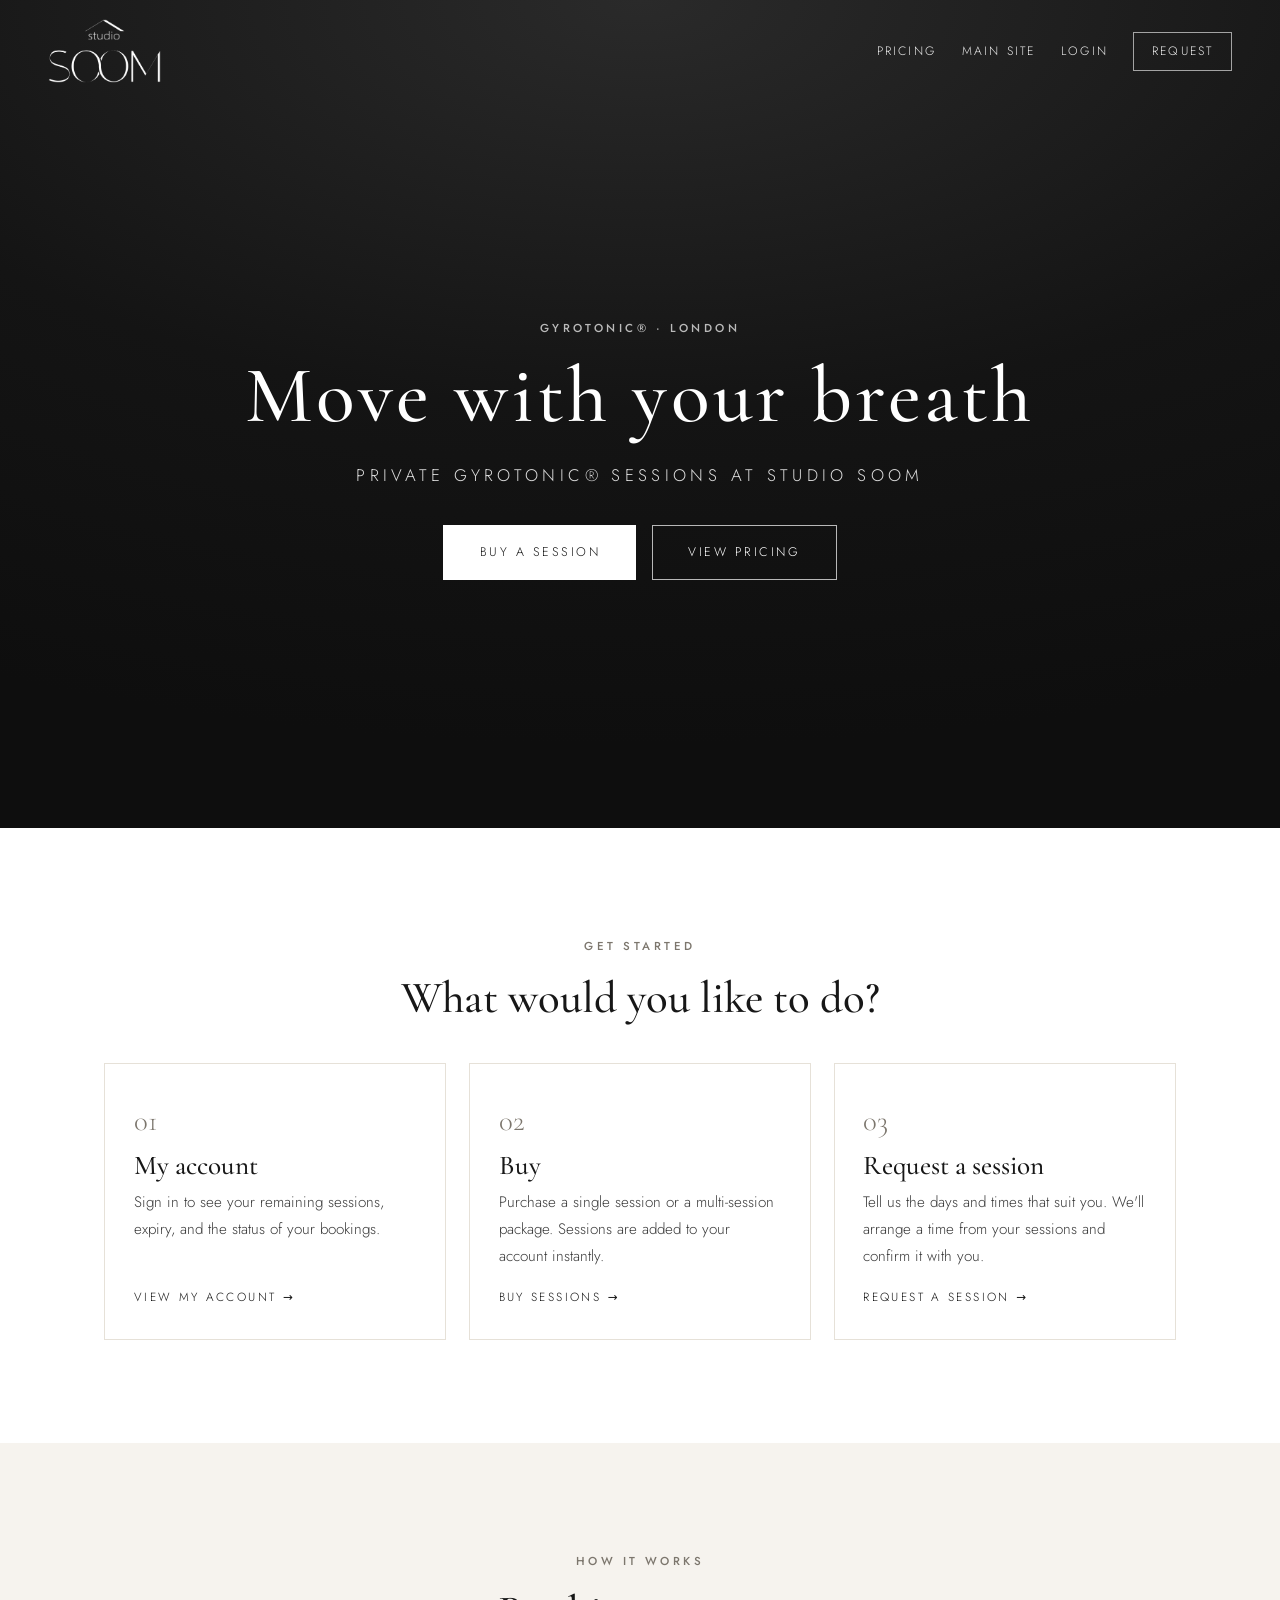
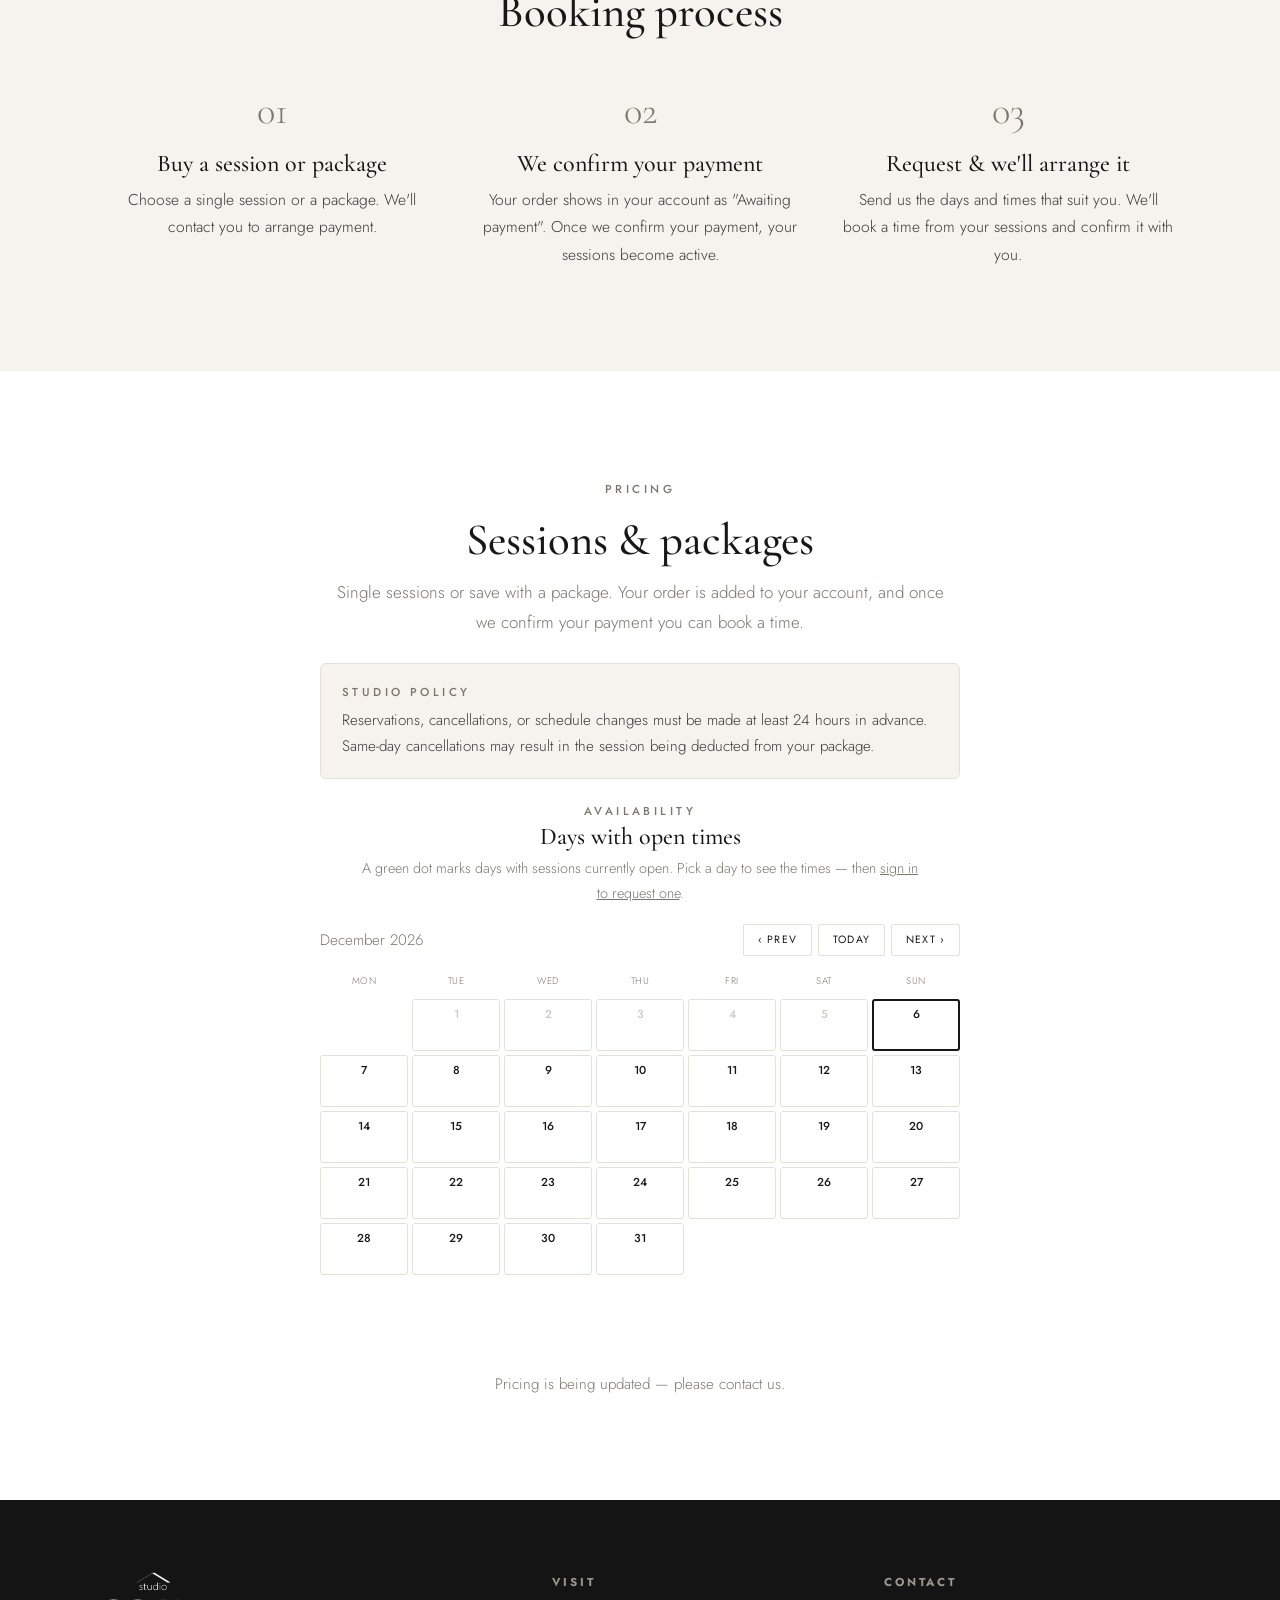
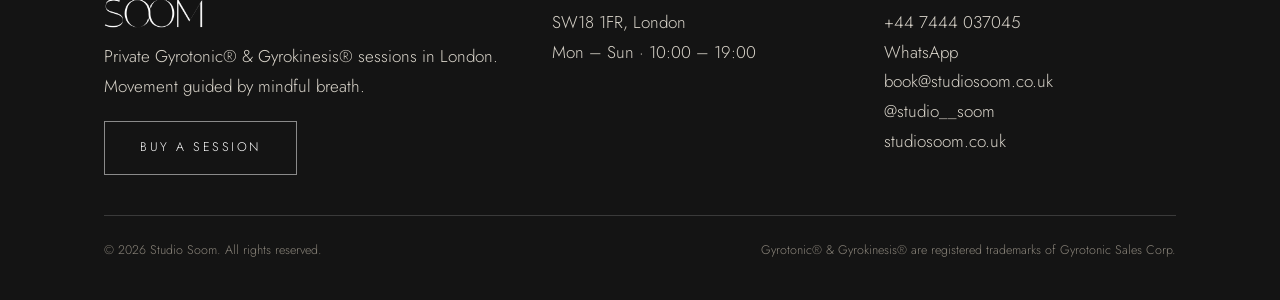
==== commit 3474385a: "feat: 刪除時段改帶日期時段核對,並再放大各頁 logo - 後台刪除時段時一併傳送該時段的 date / time_slot,供後端核對,避免清單過期時刪錯列 - 首頁導覽列 logo 高度由 " ====
--- a/index.html
+++ b/index.html
@@ -31,7 +31,7 @@
   .nav__links a.book{border:1px solid rgba(255,255,255,.6);padding:.5rem 1.1rem;}
   .nav--scrolled{background:rgba(255,255,255,.95);backdrop-filter:blur(10px);box-shadow:0 1px 0 var(--line);}
   .nav--scrolled .nav__logo{color:var(--ink);} .nav--scrolled .nav__links a{color:var(--ink);} .nav--scrolled .nav__links a.book{border-color:var(--ink);}
-  .nav__logo{display:flex;align-items:center;} .nav__logo img{height:52px;display:block;width:auto;}
+  .nav__logo{display:flex;align-items:center;} .nav__logo img{height:64px;display:block;width:auto;}
   .nav__logo .logo-dk{display:none;}
   .nav--scrolled .nav__logo .logo-lt{display:none;} .nav--scrolled .nav__logo .logo-dk{display:block;}
   .hero{position:relative;min-height:92vh;display:flex;align-items:center;justify-content:center;text-align:center;color:#fff;background:radial-gradient(120% 90% at 50% 0%,#2a2a2a 0%,#141414 55%,#0e0e0e 100%);overflow:hidden;}
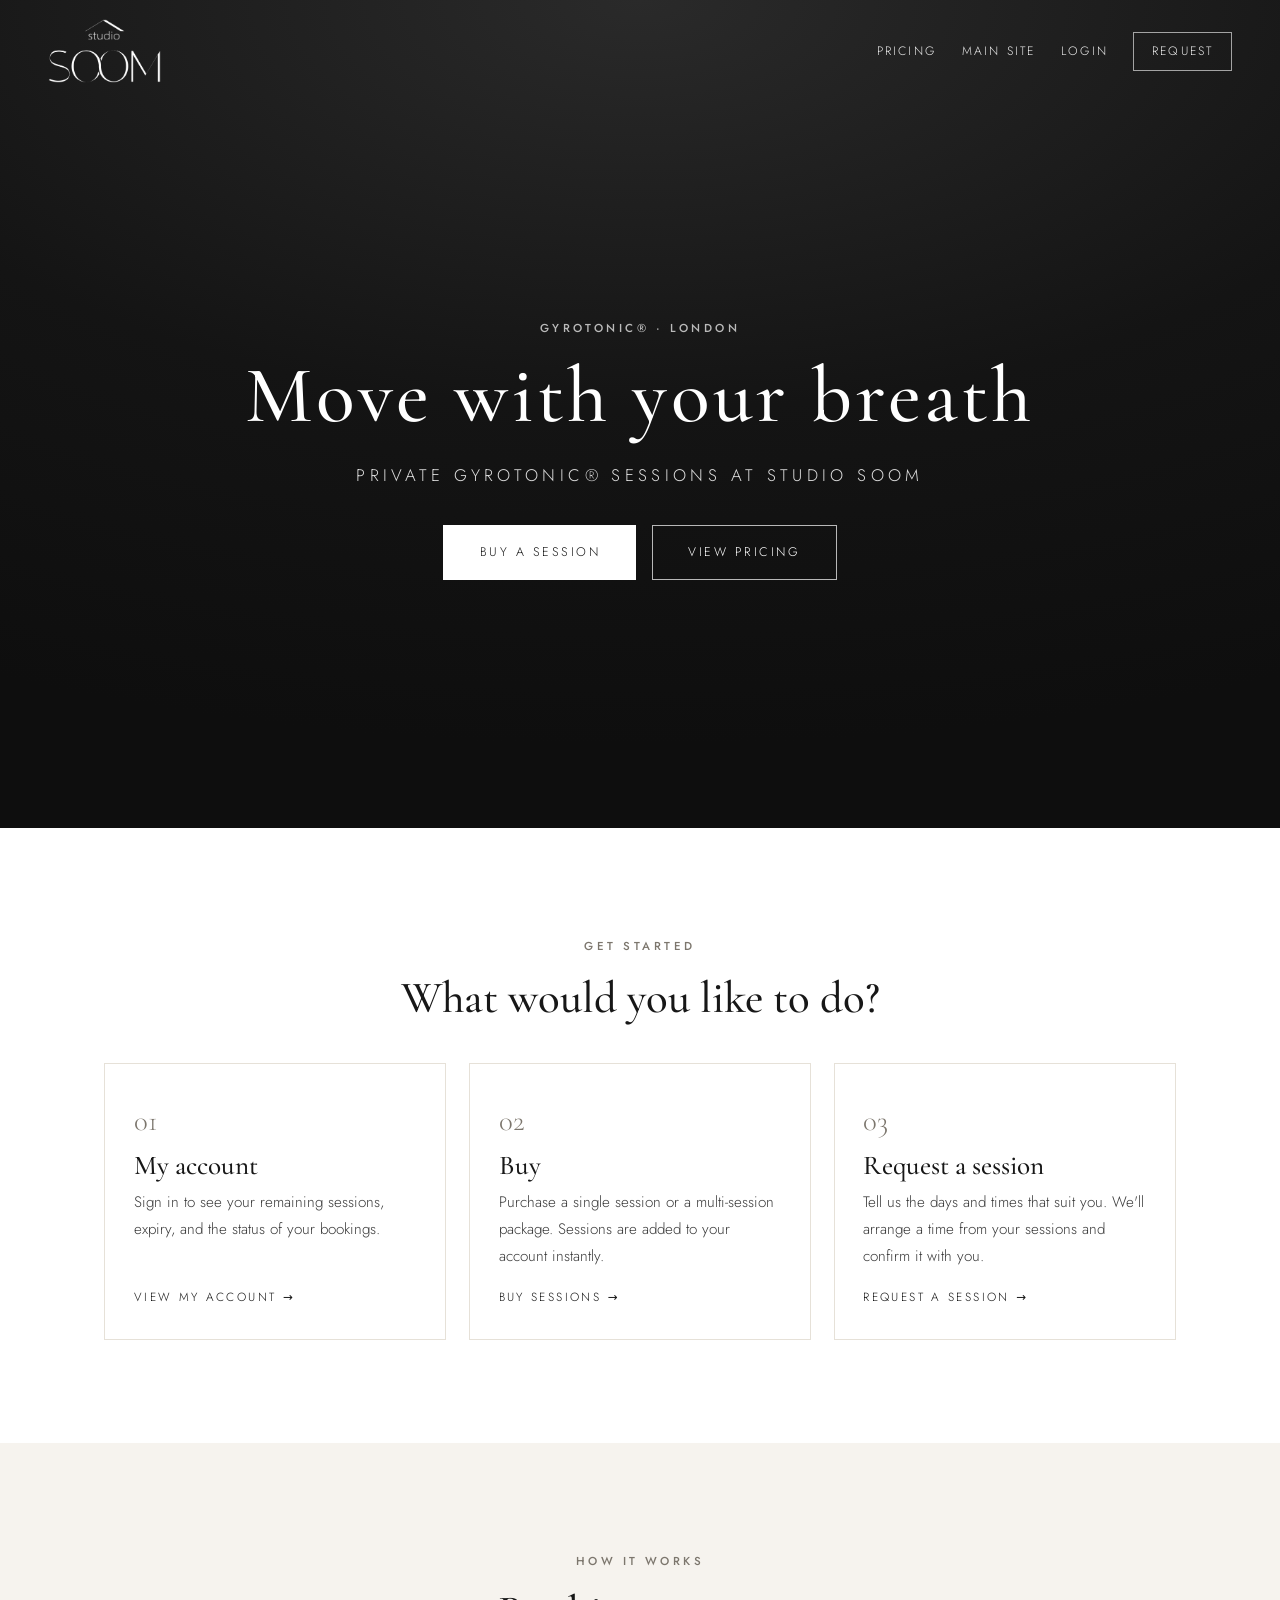
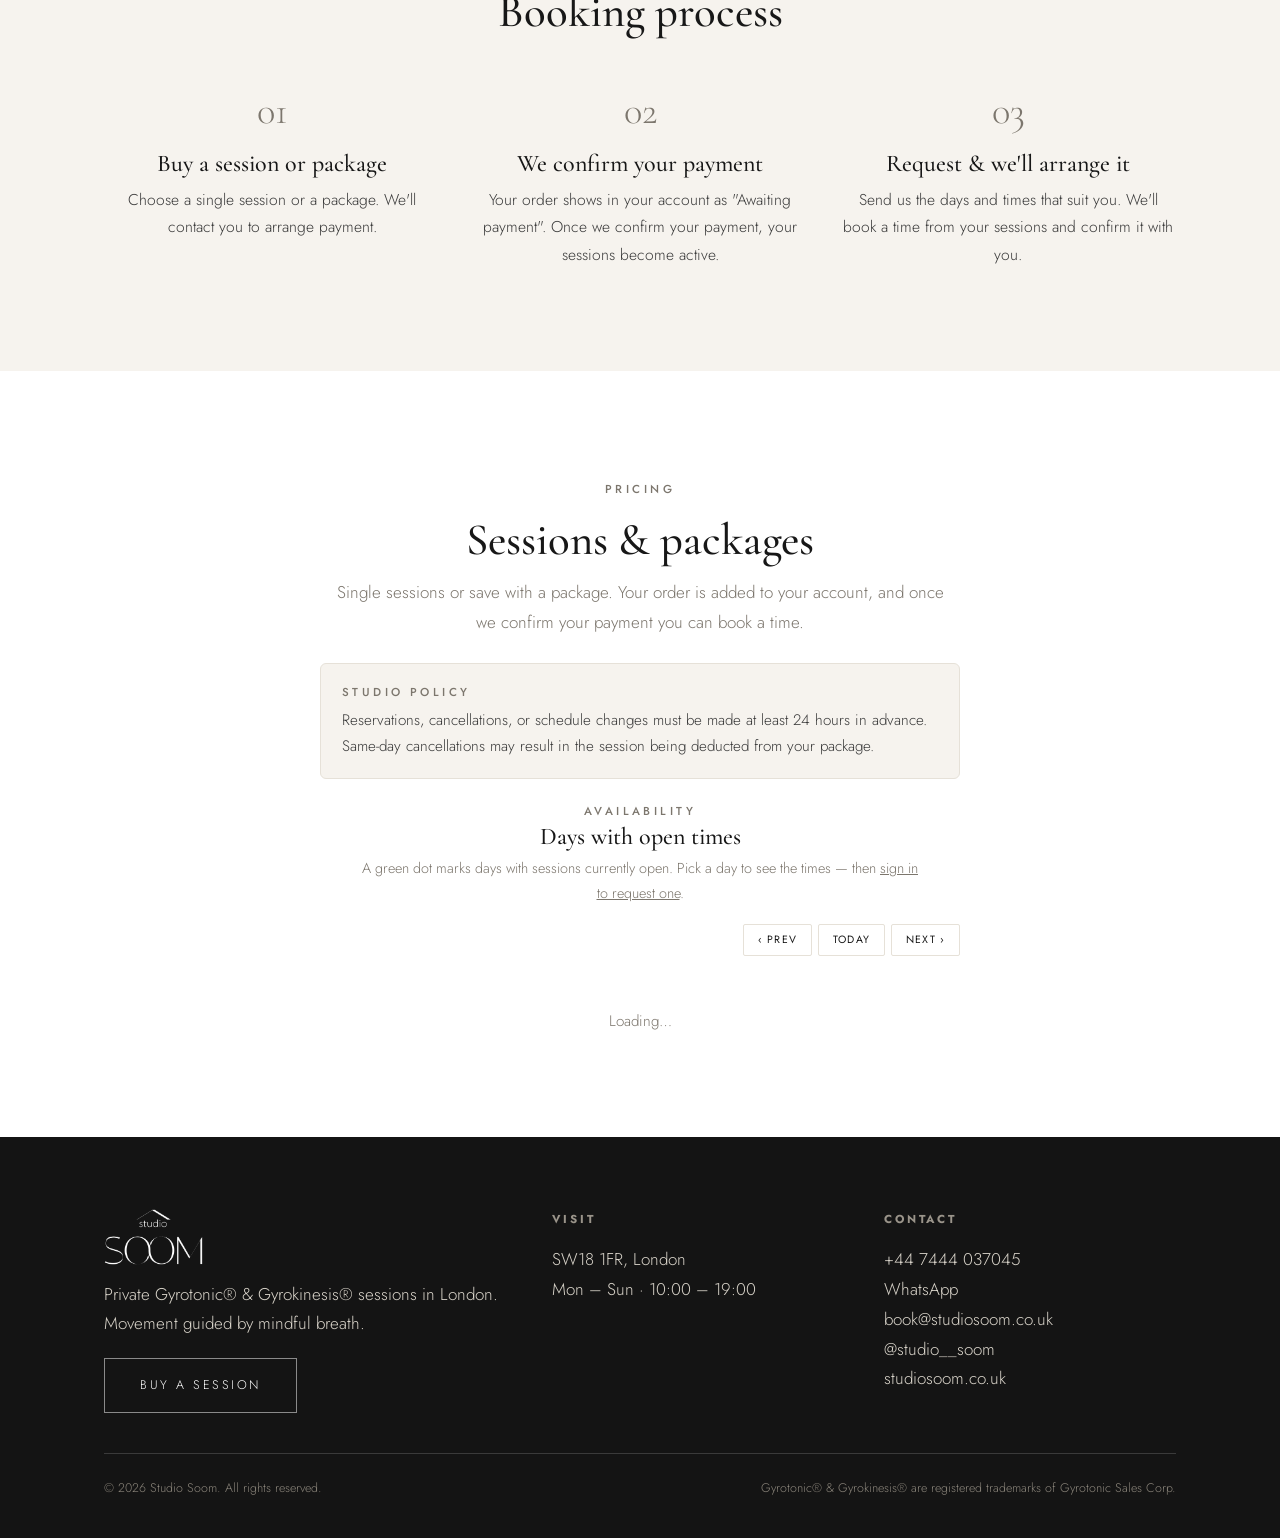
==== commit e172b9b7: "feat: 前端資料抓取加入自動重試,失敗提示重新整理頁面 - api() 對唯讀動作(get* / adminList* 等)在連線層失敗時自動重試,最多 3 次(500 / 1000ms back" ====
--- a/index.html
+++ b/index.html
@@ -202,7 +202,20 @@
 var nav = document.getElementById('nav');
 function onScroll(){ if(window.scrollY>40) nav.classList.add('nav--scrolled'); else nav.classList.remove('nav--scrolled'); }
 window.addEventListener('scroll', onScroll, {passive:true}); onScroll();
-async function api(p){ const r=await fetch(API_URL,{method:"POST",headers:{"Content-Type":"text/plain;charset=utf-8"},body:JSON.stringify(p)}); return JSON.parse(await r.text()); }
+// 唯讀動作才自動重試(連線層失敗時),避免重複送出改資料的請求
+var RETRYABLE_ACTIONS=["getServices","getTimeSlots","getMonthAvailability","getPackageProducts","getAnnouncements","checkMember","getMyAccount","getCalendarBookings","adminListBookingRequests","adminListAnnouncements","adminListSettings","adminListPackages","adminListPackageProducts","adminListPackageOrders","adminListServices","adminListTimeSlots"];
+async function api(p){
+  var attempts=(p&&RETRYABLE_ACTIONS.indexOf(p.action)!==-1)?3:1;
+  var lastErr;
+  for(var i=0;i<attempts;i++){
+    try{
+      var r=await fetch(API_URL,{method:"POST",headers:{"Content-Type":"text/plain;charset=utf-8"},body:JSON.stringify(p)});
+      if(!r.ok) throw new Error("HTTP "+r.status);
+      return JSON.parse(await r.text());
+    }catch(e){ lastErr=e; if(i<attempts-1) await new Promise(function(res){ setTimeout(res,500*(i+1)); }); }
+  }
+  throw lastErr;
+}
 function esc(s){ return String(s==null?"":s).replace(/[&<>"']/g,function(c){return {"&":"&amp;","<":"&lt;",">":"&gt;",'"':"&quot;","'":"&#39;"}[c];}); }
 function catOf(x){ return x.category==="group"?"group":(x.category==="mixed"?"mixed":"individual"); }
 // 三段分類:method(方法)→ category(格式)→ delivery(模式,徽章);缺欄位時名稱偵測 fallback
@@ -283,7 +296,7 @@
     if(combo.length) html+=homeSection("Combination packages","One package, several class types — book any of its sessions","background:var(--warn-bg);border:1px solid var(--warn);","var(--warn)","var(--warn)",
       [["",combo]]);
     el.innerHTML = html || '<p class="loading center" style="grid-column:1/-1">Pricing is being updated — please contact us.</p>';
-  }catch(e){ el.innerHTML='<p class="loading center" style="grid-column:1/-1">Pricing is being updated — please contact us.</p>'; }
+  }catch(e){ el.innerHTML='<p class="loading center" style="grid-column:1/-1">Please refresh the page and try again.</p>'; }
 }
 loadProducts();
 // 公告(管理員輸入的休假 / 活動)→ 顧客頁顯示
